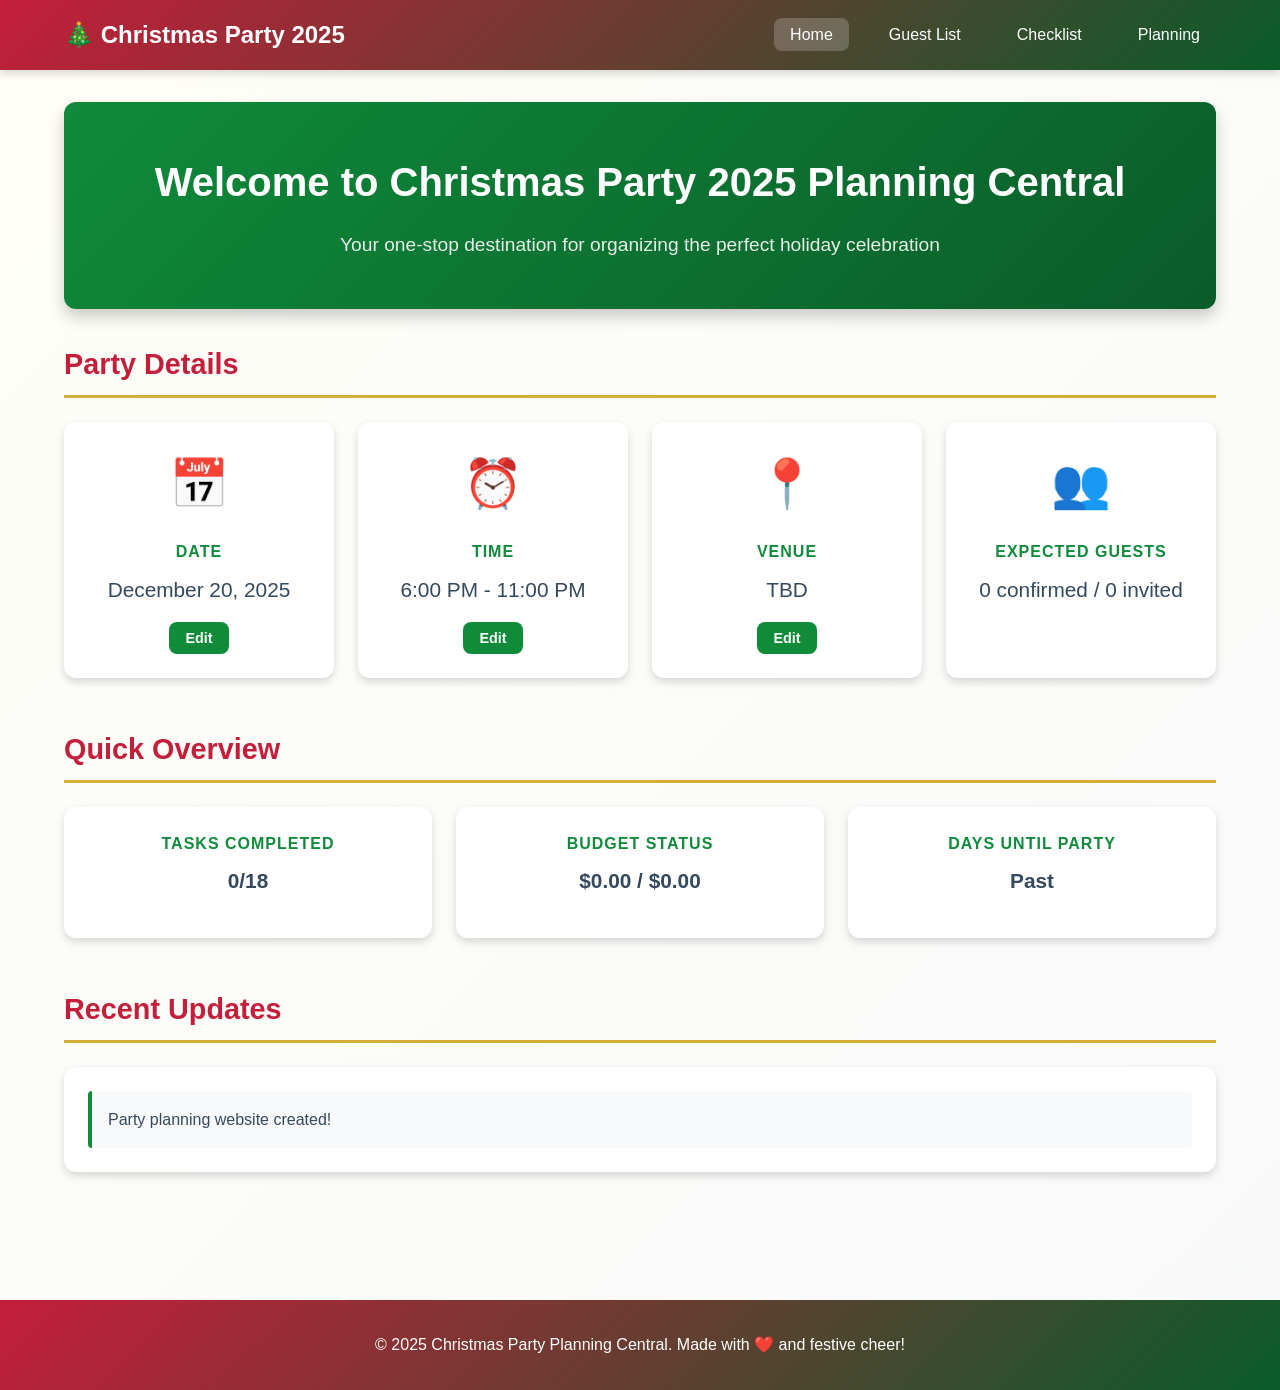
==== index.html @ b9016da6 "Add comprehensive Christmas Party 2025 planning website Created a full-featured party planning web a" ====
<!DOCTYPE html>
<html lang="en">
<head>
    <meta charset="UTF-8">
    <meta name="viewport" content="width=device-width, initial-scale=1.0">
    <title>Christmas Party 2025 - Planning Central</title>
    <link rel="stylesheet" href="style.css">
</head>
<body>
    <nav class="navbar">
        <div class="container">
            <h1 class="logo">🎄 Christmas Party 2025</h1>
            <ul class="nav-links">
                <li><a href="index.html" class="active">Home</a></li>
                <li><a href="guests.html">Guest List</a></li>
                <li><a href="checklist.html">Checklist</a></li>
                <li><a href="planning.html">Planning</a></li>
            </ul>
        </div>
    </nav>

    <main class="container">
        <section class="hero">
            <h2>Welcome to Christmas Party 2025 Planning Central</h2>
            <p class="subtitle">Your one-stop destination for organizing the perfect holiday celebration</p>
        </section>

        <section class="party-details">
            <h3>Party Details</h3>
            <div class="details-grid">
                <div class="detail-card">
                    <span class="icon">📅</span>
                    <h4>Date</h4>
                    <p id="party-date">December 20, 2025</p>
                    <button onclick="editDetail('date')" class="edit-btn">Edit</button>
                </div>
                <div class="detail-card">
                    <span class="icon">⏰</span>
                    <h4>Time</h4>
                    <p id="party-time">6:00 PM - 11:00 PM</p>
                    <button onclick="editDetail('time')" class="edit-btn">Edit</button>
                </div>
                <div class="detail-card">
                    <span class="icon">📍</span>
                    <h4>Venue</h4>
                    <p id="party-venue">TBD</p>
                    <button onclick="editDetail('venue')" class="edit-btn">Edit</button>
                </div>
                <div class="detail-card">
                    <span class="icon">👥</span>
                    <h4>Expected Guests</h4>
                    <p id="guest-count">0 confirmed</p>
                </div>
            </div>
        </section>

        <section class="quick-stats">
            <h3>Quick Overview</h3>
            <div class="stats-grid">
                <div class="stat-box">
                    <h4>Tasks Completed</h4>
                    <p class="stat-number" id="tasks-completed">0/0</p>
                </div>
                <div class="stat-box">
                    <h4>Budget Status</h4>
                    <p class="stat-number" id="budget-status">$0 / $0</p>
                </div>
                <div class="stat-box">
                    <h4>Days Until Party</h4>
                    <p class="stat-number" id="days-until">-</p>
                </div>
            </div>
        </section>

        <section class="recent-activity">
            <h3>Recent Updates</h3>
            <ul id="activity-list">
                <li>Party planning website created!</li>
            </ul>
        </section>
    </main>

    <footer>
        <p>&copy; 2025 Christmas Party Planning Central. Made with ❤️ and festive cheer!</p>
    </footer>

    <script src="app.js"></script>
</body>
</html>
---- style.css ----
/* CSS Reset and Base Styles */
* {
    margin: 0;
    padding: 0;
    box-sizing: border-box;
}

:root {
    /* Christmas Color Palette */
    --primary-red: #c41e3a;
    --primary-green: #0f8b3a;
    --gold: #d4af37;
    --white: #ffffff;
    --cream: #fffef7;
    --dark-green: #0a5c29;
    --light-red: #e74c3c;
    --gray: #7f8c8d;
    --light-gray: #ecf0f1;
    --dark-gray: #34495e;
    --success: #27ae60;
    --warning: #f39c12;
    --danger: #c0392b;

    /* Spacing */
    --spacing-xs: 0.5rem;
    --spacing-sm: 1rem;
    --spacing-md: 1.5rem;
    --spacing-lg: 2rem;
    --spacing-xl: 3rem;

    /* Border Radius */
    --radius-sm: 4px;
    --radius-md: 8px;
    --radius-lg: 12px;

    /* Shadows */
    --shadow-sm: 0 2px 4px rgba(0, 0, 0, 0.1);
    --shadow-md: 0 4px 8px rgba(0, 0, 0, 0.15);
    --shadow-lg: 0 8px 16px rgba(0, 0, 0, 0.2);
}

body {
    font-family: 'Segoe UI', Tahoma, Geneva, Verdana, sans-serif;
    background: linear-gradient(135deg, var(--cream) 0%, #f8f9fa 100%);
    color: var(--dark-gray);
    line-height: 1.6;
    min-height: 100vh;
}

/* Navigation */
.navbar {
    background: linear-gradient(135deg, var(--primary-red) 0%, var(--dark-green) 100%);
    color: var(--white);
    padding: var(--spacing-sm) 0;
    box-shadow: var(--shadow-md);
    position: sticky;
    top: 0;
    z-index: 100;
}

.navbar .container {
    display: flex;
    justify-content: space-between;
    align-items: center;
    max-width: 1200px;
    margin: 0 auto;
    padding: 0 var(--spacing-md);
}

.logo {
    font-size: 1.5rem;
    font-weight: bold;
    color: var(--white);
}

.nav-links {
    display: flex;
    list-style: none;
    gap: var(--spacing-md);
}

.nav-links a {
    color: var(--white);
    text-decoration: none;
    padding: var(--spacing-xs) var(--spacing-sm);
    border-radius: var(--radius-md);
    transition: all 0.3s ease;
}

.nav-links a:hover,
.nav-links a.active {
    background-color: rgba(255, 255, 255, 0.2);
    transform: translateY(-2px);
}

/* Container */
.container {
    max-width: 1200px;
    margin: 0 auto;
    padding: var(--spacing-lg) var(--spacing-md);
}

/* Hero Section */
.hero {
    text-align: center;
    padding: var(--spacing-xl) var(--spacing-md);
    background: linear-gradient(135deg, var(--primary-green) 0%, var(--dark-green) 100%);
    color: var(--white);
    border-radius: var(--radius-lg);
    margin-bottom: var(--spacing-lg);
    box-shadow: var(--shadow-lg);
}

.hero h2 {
    font-size: 2.5rem;
    margin-bottom: var(--spacing-sm);
}

.subtitle {
    font-size: 1.2rem;
    opacity: 0.9;
}

/* Cards and Sections */
section {
    margin-bottom: var(--spacing-xl);
}

section h3 {
    color: var(--primary-red);
    margin-bottom: var(--spacing-md);
    font-size: 1.8rem;
    border-bottom: 3px solid var(--gold);
    padding-bottom: var(--spacing-xs);
}

.details-grid,
.stats-grid {
    display: grid;
    grid-template-columns: repeat(auto-fit, minmax(250px, 1fr));
    gap: var(--spacing-md);
}

.detail-card,
.stat-box {
    background: var(--white);
    padding: var(--spacing-md);
    border-radius: var(--radius-lg);
    box-shadow: var(--shadow-md);
    text-align: center;
    transition: transform 0.3s ease, box-shadow 0.3s ease;
}

.detail-card:hover,
.stat-box:hover {
    transform: translateY(-5px);
    box-shadow: var(--shadow-lg);
}

.detail-card .icon {
    font-size: 3rem;
    display: block;
    margin-bottom: var(--spacing-sm);
}

.detail-card h4,
.stat-box h4 {
    color: var(--primary-green);
    margin-bottom: var(--spacing-xs);
    font-size: 1rem;
    text-transform: uppercase;
    letter-spacing: 1px;
}

.detail-card p,
.stat-box p {
    font-size: 1.3rem;
    color: var(--dark-gray);
    margin-bottom: var(--spacing-sm);
}

.stat-number {
    font-size: 2rem;
    font-weight: bold;
    color: var(--primary-red);
}

/* Buttons */
.btn-primary,
.btn-secondary,
.edit-btn,
.edit-btn-small {
    padding: var(--spacing-xs) var(--spacing-md);
    border: none;
    border-radius: var(--radius-md);
    cursor: pointer;
    font-size: 1rem;
    transition: all 0.3s ease;
    font-weight: 600;
}

.btn-primary {
    background: linear-gradient(135deg, var(--primary-red) 0%, var(--light-red) 100%);
    color: var(--white);
}

.btn-primary:hover {
    transform: translateY(-2px);
    box-shadow: var(--shadow-md);
}

.btn-secondary {
    background: var(--light-gray);
    color: var(--dark-gray);
}

.btn-secondary:hover {
    background: var(--gray);
    color: var(--white);
}

.edit-btn,
.edit-btn-small {
    background: var(--primary-green);
    color: var(--white);
    padding: var(--spacing-xs) var(--spacing-sm);
    font-size: 0.9rem;
}

.edit-btn:hover,
.edit-btn-small:hover {
    background: var(--dark-green);
}

.btn-full-width {
    width: 100%;
    margin-bottom: var(--spacing-md);
}

/* Page Header */
.page-header {
    display: flex;
    justify-content: space-between;
    align-items: center;
    margin-bottom: var(--spacing-lg);
}

.page-header h2 {
    color: var(--primary-red);
    font-size: 2.5rem;
}

/* Guest List Specific */
.guest-stats {
    display: flex;
    gap: var(--spacing-sm);
    margin-bottom: var(--spacing-lg);
    flex-wrap: wrap;
}

.stat-pill {
    background: var(--white);
    padding: var(--spacing-sm) var(--spacing-md);
    border-radius: var(--radius-lg);
    box-shadow: var(--shadow-sm);
    display: flex;
    gap: var(--spacing-xs);
    align-items: center;
}

.stat-pill .label {
    font-weight: 600;
    color: var(--gray);
}

.stat-pill .value {
    font-weight: bold;
    font-size: 1.2rem;
    color: var(--dark-gray);
}

.stat-pill.confirmed .value {
    color: var(--success);
}

.stat-pill.pending .value {
    color: var(--warning);
}

.stat-pill.declined .value {
    color: var(--danger);
}

/* Filter Bar */
.filter-bar {
    display: flex;
    gap: var(--spacing-md);
    margin-bottom: var(--spacing-md);
    flex-wrap: wrap;
}

.search-input,
.filter-select {
    padding: var(--spacing-sm);
    border: 2px solid var(--light-gray);
    border-radius: var(--radius-md);
    font-size: 1rem;
    transition: border-color 0.3s ease;
}

.search-input {
    flex: 1;
    min-width: 250px;
}

.search-input:focus,
.filter-select:focus {
    outline: none;
    border-color: var(--primary-green);
}

/* Tables */
.guest-table,
.expense-table {
    width: 100%;
    overflow-x: auto;
}

table {
    width: 100%;
    background: var(--white);
    border-radius: var(--radius-lg);
    overflow: hidden;
    box-shadow: var(--shadow-md);
    border-collapse: collapse;
}

thead {
    background: linear-gradient(135deg, var(--primary-green) 0%, var(--dark-green) 100%);
    color: var(--white);
}

th {
    padding: var(--spacing-md);
    text-align: left;
    font-weight: 600;
    text-transform: uppercase;
    font-size: 0.9rem;
    letter-spacing: 0.5px;
}

td {
    padding: var(--spacing-md);
    border-bottom: 1px solid var(--light-gray);
}

tbody tr:hover {
    background-color: #f8f9fa;
}

tbody tr:last-child td {
    border-bottom: none;
}

.no-data {
    text-align: center;
    color: var(--gray);
    font-style: italic;
}

/* RSVP Status Badges */
.rsvp-badge {
    padding: 0.3rem 0.8rem;
    border-radius: var(--radius-md);
    font-size: 0.85rem;
    font-weight: 600;
    text-transform: uppercase;
    display: inline-block;
}

.rsvp-confirmed {
    background-color: #d4edda;
    color: #155724;
}

.rsvp-pending {
    background-color: #fff3cd;
    color: #856404;
}

.rsvp-declined {
    background-color: #f8d7da;
    color: #721c24;
}

/* Action Buttons */
.action-btn {
    padding: 0.4rem 0.8rem;
    margin: 0 0.2rem;
    border: none;
    border-radius: var(--radius-sm);
    cursor: pointer;
    font-size: 0.85rem;
    transition: all 0.2s ease;
}

.action-btn.edit {
    background-color: var(--primary-green);
    color: var(--white);
}

.action-btn.delete {
    background-color: var(--danger);
    color: var(--white);
}

.action-btn:hover {
    opacity: 0.8;
    transform: scale(1.05);
}

/* Checklist */
.checklist-progress {
    background: var(--white);
    padding: var(--spacing-md);
    border-radius: var(--radius-lg);
    box-shadow: var(--shadow-md);
    margin-bottom: var(--spacing-lg);
}

.progress-bar {
    width: 100%;
    height: 30px;
    background-color: var(--light-gray);
    border-radius: var(--radius-lg);
    overflow: hidden;
    margin-bottom: var(--spacing-sm);
}

.progress-fill {
    height: 100%;
    background: linear-gradient(90deg, var(--primary-green) 0%, var(--success) 100%);
    transition: width 0.5s ease;
    display: flex;
    align-items: center;
    justify-content: center;
    color: var(--white);
    font-weight: bold;
}

.budget-fill {
    background: linear-gradient(90deg, var(--gold) 0%, var(--warning) 100%);
}

.progress-text {
    text-align: center;
    font-weight: 600;
    color: var(--dark-gray);
}

/* Checklist Categories */
.category-section {
    background: var(--white);
    padding: var(--spacing-md);
    border-radius: var(--radius-lg);
    box-shadow: var(--shadow-md);
    margin-bottom: var(--spacing-md);
}

.category-section h3 {
    color: var(--primary-green);
    border-bottom: 2px solid var(--gold);
    padding-bottom: var(--spacing-xs);
    margin-bottom: var(--spacing-md);
}

.task-list {
    list-style: none;
}

.task-item {
    display: flex;
    align-items: center;
    padding: var(--spacing-sm);
    margin-bottom: var(--spacing-xs);
    border-radius: var(--radius-md);
    transition: background-color 0.3s ease;
}

.task-item:hover {
    background-color: var(--light-gray);
}

.task-item input[type="checkbox"] {
    width: 20px;
    height: 20px;
    margin-right: var(--spacing-sm);
    cursor: pointer;
    accent-color: var(--primary-green);
}

.task-item label {
    flex: 1;
    cursor: pointer;
    user-select: none;
}

.task-item input[type="checkbox"]:checked + label {
    text-decoration: line-through;
    opacity: 0.6;
}

.delete-task {
    background: var(--danger);
    color: var(--white);
    border: none;
    width: 25px;
    height: 25px;
    border-radius: 50%;
    cursor: pointer;
    font-size: 1.2rem;
    line-height: 1;
    transition: all 0.2s ease;
}

.delete-task:hover {
    background: #a02820;
    transform: scale(1.1);
}

/* Planning Page */
.planning-grid {
    display: grid;
    grid-template-columns: 1fr 1fr;
    gap: var(--spacing-lg);
    margin-bottom: var(--spacing-lg);
}

.budget-section,
.timeline-section {
    background: var(--white);
    padding: var(--spacing-md);
    border-radius: var(--radius-lg);
    box-shadow: var(--shadow-md);
}

.budget-summary {
    margin-bottom: var(--spacing-md);
}

.budget-item {
    display: flex;
    justify-content: space-between;
    align-items: center;
    padding: var(--spacing-sm) 0;
    border-bottom: 1px solid var(--light-gray);
}

.budget-item:last-child {
    border-bottom: none;
}

.budget-item .label {
    font-weight: 600;
    color: var(--gray);
}

.budget-item .value {
    font-size: 1.3rem;
    font-weight: bold;
}

.budget-item .value.spent {
    color: var(--warning);
}

.budget-item .value.remaining {
    color: var(--success);
}

.budget-progress {
    margin-bottom: var(--spacing-md);
}

/* Timeline */
.timeline {
    position: relative;
    padding-left: var(--spacing-lg);
}

.timeline::before {
    content: '';
    position: absolute;
    left: 0;
    top: 0;
    bottom: 0;
    width: 3px;
    background: linear-gradient(180deg, var(--primary-green) 0%, var(--gold) 100%);
}

.timeline-item {
    position: relative;
    margin-bottom: var(--spacing-lg);
    padding-bottom: var(--spacing-md);
}

.timeline-item::before {
    content: '';
    position: absolute;
    left: calc(-1 * var(--spacing-lg) - 6px);
    top: 0;
    width: 15px;
    height: 15px;
    border-radius: 50%;
    background-color: var(--primary-green);
    border: 3px solid var(--white);
    box-shadow: 0 0 0 3px var(--primary-green);
}

.timeline-item.highlight::before {
    background-color: var(--gold);
    box-shadow: 0 0 0 3px var(--gold);
    width: 20px;
    height: 20px;
    left: calc(-1 * var(--spacing-lg) - 9px);
}

.timeline-date {
    font-weight: bold;
    color: var(--primary-red);
    margin-bottom: var(--spacing-xs);
}

.timeline-content h4 {
    color: var(--primary-green);
    margin-bottom: var(--spacing-xs);
}

.timeline-content ul {
    margin-left: var(--spacing-md);
    color: var(--dark-gray);
}

.timeline-content li {
    margin-bottom: 0.3rem;
}

/* Notes Section */
.notes-section {
    background: var(--white);
    padding: var(--spacing-md);
    border-radius: var(--radius-lg);
    box-shadow: var(--shadow-md);
}

#planning-notes {
    width: 100%;
    padding: var(--spacing-sm);
    border: 2px solid var(--light-gray);
    border-radius: var(--radius-md);
    font-family: inherit;
    font-size: 1rem;
    resize: vertical;
    margin-bottom: var(--spacing-sm);
}

#planning-notes:focus {
    outline: none;
    border-color: var(--primary-green);
}

/* Modal */
.modal {
    display: none;
    position: fixed;
    z-index: 1000;
    left: 0;
    top: 0;
    width: 100%;
    height: 100%;
    background-color: rgba(0, 0, 0, 0.6);
    backdrop-filter: blur(5px);
}

.modal.active {
    display: flex;
    align-items: center;
    justify-content: center;
}

.modal-content {
    background: var(--white);
    padding: var(--spacing-xl);
    border-radius: var(--radius-lg);
    box-shadow: var(--shadow-lg);
    max-width: 500px;
    width: 90%;
    max-height: 90vh;
    overflow-y: auto;
    position: relative;
    animation: slideIn 0.3s ease;
}

@keyframes slideIn {
    from {
        transform: translateY(-50px);
        opacity: 0;
    }
    to {
        transform: translateY(0);
        opacity: 1;
    }
}

.close {
    position: absolute;
    right: var(--spacing-md);
    top: var(--spacing-md);
    font-size: 2rem;
    font-weight: bold;
    color: var(--gray);
    cursor: pointer;
    transition: color 0.3s ease;
}

.close:hover {
    color: var(--danger);
}

.modal-content h3 {
    color: var(--primary-red);
    margin-bottom: var(--spacing-md);
    border-bottom: 2px solid var(--gold);
    padding-bottom: var(--spacing-sm);
}

/* Forms */
.form-group {
    margin-bottom: var(--spacing-md);
}

.form-group label {
    display: block;
    margin-bottom: var(--spacing-xs);
    font-weight: 600;
    color: var(--dark-gray);
}

.form-group input[type="text"],
.form-group input[type="email"],
.form-group input[type="tel"],
.form-group input[type="number"],
.form-group select,
.form-group textarea {
    width: 100%;
    padding: var(--spacing-sm);
    border: 2px solid var(--light-gray);
    border-radius: var(--radius-md);
    font-size: 1rem;
    font-family: inherit;
    transition: border-color 0.3s ease;
}

.form-group input:focus,
.form-group select:focus,
.form-group textarea:focus {
    outline: none;
    border-color: var(--primary-green);
}

.checkbox-group {
    display: flex;
    align-items: center;
}

.checkbox-group label {
    display: flex;
    align-items: center;
    cursor: pointer;
}

.checkbox-group input[type="checkbox"] {
    width: 20px;
    height: 20px;
    margin-right: var(--spacing-xs);
    accent-color: var(--primary-green);
    cursor: pointer;
}

.form-actions {
    display: flex;
    gap: var(--spacing-sm);
    margin-top: var(--spacing-lg);
}

.form-actions button {
    flex: 1;
}

/* Recent Activity */
.recent-activity ul {
    background: var(--white);
    padding: var(--spacing-md);
    border-radius: var(--radius-lg);
    box-shadow: var(--shadow-md);
    list-style: none;
}

.recent-activity li {
    padding: var(--spacing-sm);
    border-left: 4px solid var(--primary-green);
    margin-bottom: var(--spacing-sm);
    background-color: #f8f9fa;
    border-radius: var(--radius-sm);
}

.recent-activity li:last-child {
    margin-bottom: 0;
}

/* Footer */
footer {
    text-align: center;
    padding: var(--spacing-lg);
    background: linear-gradient(135deg, var(--primary-red) 0%, var(--dark-green) 100%);
    color: var(--white);
    margin-top: var(--spacing-xl);
}

/* Responsive Design */
@media (max-width: 768px) {
    .nav-links {
        gap: var(--spacing-sm);
    }

    .nav-links a {
        padding: var(--spacing-xs);
        font-size: 0.9rem;
    }

    .hero h2 {
        font-size: 1.8rem;
    }

    .subtitle {
        font-size: 1rem;
    }

    .page-header {
        flex-direction: column;
        align-items: flex-start;
        gap: var(--spacing-sm);
    }

    .planning-grid {
        grid-template-columns: 1fr;
    }

    .filter-bar {
        flex-direction: column;
    }

    .search-input {
        width: 100%;
    }

    table {
        font-size: 0.85rem;
    }

    th, td {
        padding: var(--spacing-xs);
    }

    .modal-content {
        width: 95%;
        padding: var(--spacing-md);
    }
}

@media (max-width: 480px) {
    .logo {
        font-size: 1.2rem;
    }

    .nav-links {
        flex-wrap: wrap;
        gap: 0.3rem;
    }

    .nav-links a {
        font-size: 0.8rem;
        padding: 0.3rem 0.5rem;
    }
}

/* Print Styles */
@media print {
    .navbar,
    footer,
    .btn-primary,
    .btn-secondary,
    .edit-btn,
    .delete-task,
    .action-btn {
        display: none;
    }

    .container {
        max-width: 100%;
    }

    .modal {
        display: none !important;
    }
}
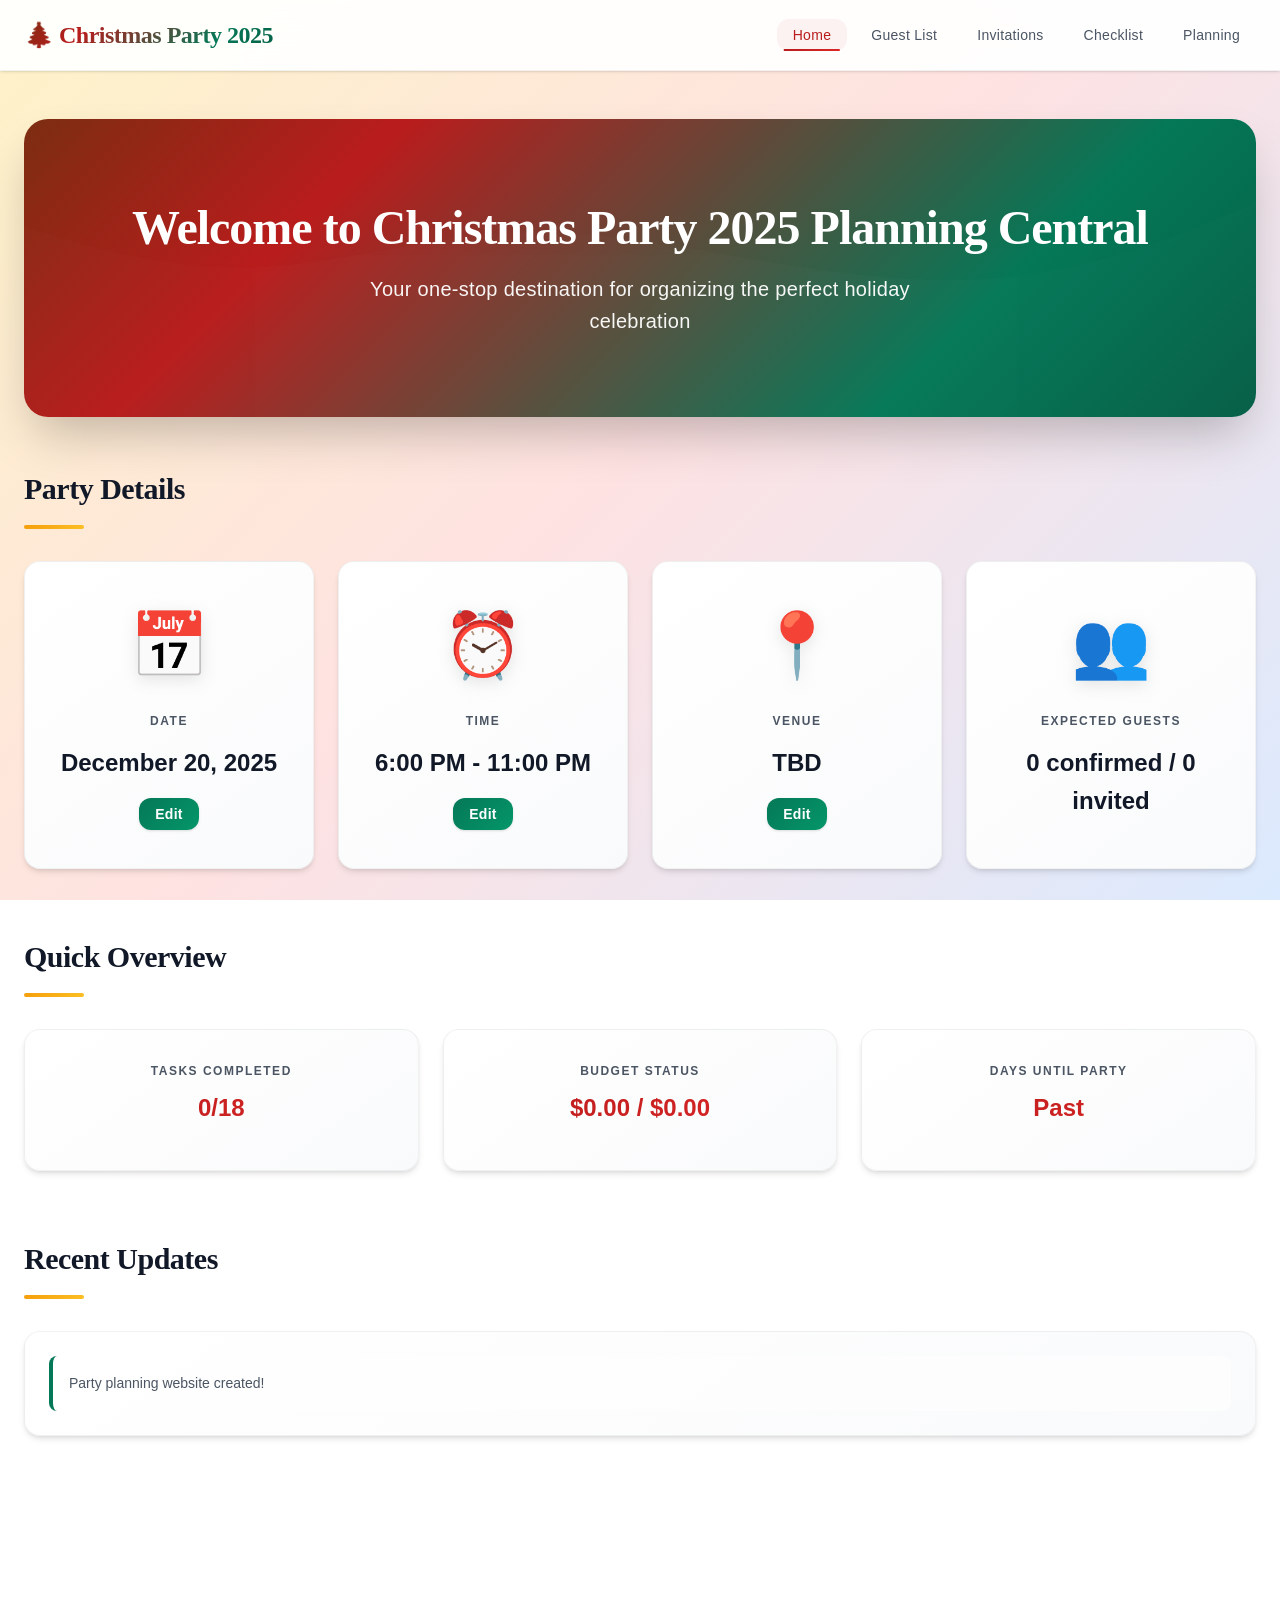
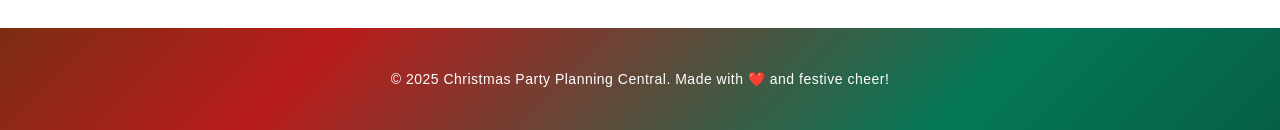
==== commit 89301428: "Add comprehensive digital invitation system (Paperless Post mimic) Built a complete Paperless Post-s" ====
--- a/index.html
+++ b/index.html
@@ -13,6 +13,7 @@
             <ul class="nav-links">
                 <li><a href="index.html" class="active">Home</a></li>
                 <li><a href="guests.html">Guest List</a></li>
+                <li><a href="invitations.html">Invitations</a></li>
                 <li><a href="checklist.html">Checklist</a></li>
                 <li><a href="planning.html">Planning</a></li>
             </ul>
--- a/style.css
+++ b/style.css
@@ -1,361 +1,671 @@
-/* CSS Reset and Base Styles */
+/* ============================================
+   CHRISTMAS PARTY 2025 - DESIGN SYSTEM
+   Following the 10 Principles of Design
+   ============================================ */
+
+/* CSS Reset */
 * {
     margin: 0;
     padding: 0;
     box-sizing: border-box;
 }
 
+/* ============================================
+   DESIGN SYSTEM VARIABLES
+   ============================================ */
 :root {
-    /* Christmas Color Palette */
-    --primary-red: #c41e3a;
-    --primary-green: #0f8b3a;
-    --gold: #d4af37;
-    --white: #ffffff;
-    --cream: #fffef7;
-    --dark-green: #0a5c29;
-    --light-red: #e74c3c;
-    --gray: #7f8c8d;
-    --light-gray: #ecf0f1;
-    --dark-gray: #34495e;
-    --success: #27ae60;
-    --warning: #f39c12;
-    --danger: #c0392b;
-
-    /* Spacing */
-    --spacing-xs: 0.5rem;
-    --spacing-sm: 1rem;
-    --spacing-md: 1.5rem;
-    --spacing-lg: 2rem;
-    --spacing-xl: 3rem;
-
-    /* Border Radius */
-    --radius-sm: 4px;
-    --radius-md: 8px;
-    --radius-lg: 12px;
-
-    /* Shadows */
-    --shadow-sm: 0 2px 4px rgba(0, 0, 0, 0.1);
-    --shadow-md: 0 4px 8px rgba(0, 0, 0, 0.15);
-    --shadow-lg: 0 8px 16px rgba(0, 0, 0, 0.2);
+    /* Enhanced Color Palette - Principle: Unity & Contrast */
+    --primary-red: #B91C1C;
+    --primary-green: #047857;
+    --accent-gold: #F59E0B;
+    --accent-silver: #E5E7EB;
+
+    /* Background Colors */
+    --bg-primary: #FFFFFF;
+    --bg-secondary: #F9FAFB;
+    --bg-tertiary: #F3F4F6;
+    --bg-dark: #1F2937;
+    --bg-gradient: linear-gradient(135deg, #FEF3C7 0%, #FEE2E2 50%, #DBEAFE 100%);
+
+    /* Text Colors - Principle: Contrast */
+    --text-primary: #111827;
+    --text-secondary: #4B5563;
+    --text-tertiary: #9CA3AF;
+    --text-inverse: #FFFFFF;
+
+    /* Semantic Colors */
+    --success: #10B981;
+    --warning: #F59E0B;
+    --danger: #EF4444;
+    --info: #3B82F6;
+
+    /* Gradients - Principle: Movement & Emphasis */
+    --gradient-primary: linear-gradient(135deg, #B91C1C 0%, #DC2626 100%);
+    --gradient-secondary: linear-gradient(135deg, #047857 0%, #059669 100%);
+    --gradient-accent: linear-gradient(135deg, #F59E0B 0%, #FBBF24 100%);
+    --gradient-hero: linear-gradient(135deg, #7C2D12 0%, #B91C1C 25%, #047857 75%, #065F46 100%);
+    --gradient-card: linear-gradient(145deg, #FFFFFF 0%, #F9FAFB 100%);
+
+    /* Spacing System - Principle: Rhythm & White Space */
+    --space-1: 0.25rem;   /* 4px */
+    --space-2: 0.5rem;    /* 8px */
+    --space-3: 0.75rem;   /* 12px */
+    --space-4: 1rem;      /* 16px */
+    --space-5: 1.25rem;   /* 20px */
+    --space-6: 1.5rem;    /* 24px */
+    --space-8: 2rem;      /* 32px */
+    --space-10: 2.5rem;   /* 40px */
+    --space-12: 3rem;     /* 48px */
+    --space-16: 4rem;     /* 64px */
+    --space-20: 5rem;     /* 80px */
+
+    /* Typography - Principle: Proportion & Hierarchy */
+    --font-primary: -apple-system, BlinkMacSystemFont, 'Segoe UI', 'Roboto', 'Oxygen', 'Ubuntu', 'Cantarell', sans-serif;
+    --font-heading: 'Georgia', 'Times New Roman', serif;
+    --font-mono: 'SF Mono', Monaco, 'Cascadia Code', monospace;
+
+    --text-xs: 0.75rem;     /* 12px */
+    --text-sm: 0.875rem;    /* 14px */
+    --text-base: 1rem;      /* 16px */
+    --text-lg: 1.125rem;    /* 18px */
+    --text-xl: 1.25rem;     /* 20px */
+    --text-2xl: 1.5rem;     /* 24px */
+    --text-3xl: 1.875rem;   /* 30px */
+    --text-4xl: 2.25rem;    /* 36px */
+    --text-5xl: 3rem;       /* 48px */
+    --text-6xl: 3.75rem;    /* 60px */
+
+    --font-light: 300;
+    --font-normal: 400;
+    --font-medium: 500;
+    --font-semibold: 600;
+    --font-bold: 700;
+    --font-black: 900;
+
+    /* Border Radius - Principle: Pattern */
+    --radius-sm: 0.375rem;  /* 6px */
+    --radius-md: 0.5rem;    /* 8px */
+    --radius-lg: 0.75rem;   /* 12px */
+    --radius-xl: 1rem;      /* 16px */
+    --radius-2xl: 1.5rem;   /* 24px */
+    --radius-full: 9999px;
+
+    /* Shadows - Principle: Balance & Depth */
+    --shadow-xs: 0 1px 2px 0 rgba(0, 0, 0, 0.05);
+    --shadow-sm: 0 1px 3px 0 rgba(0, 0, 0, 0.1), 0 1px 2px -1px rgba(0, 0, 0, 0.1);
+    --shadow-md: 0 4px 6px -1px rgba(0, 0, 0, 0.1), 0 2px 4px -2px rgba(0, 0, 0, 0.1);
+    --shadow-lg: 0 10px 15px -3px rgba(0, 0, 0, 0.1), 0 4px 6px -4px rgba(0, 0, 0, 0.1);
+    --shadow-xl: 0 20px 25px -5px rgba(0, 0, 0, 0.1), 0 8px 10px -6px rgba(0, 0, 0, 0.1);
+    --shadow-2xl: 0 25px 50px -12px rgba(0, 0, 0, 0.25);
+    --shadow-inner: inset 0 2px 4px 0 rgba(0, 0, 0, 0.05);
+
+    /* Christmas Specific */
+    --snow-white: #FFFAFA;
+    --winter-blue: #E0F2FE;
+    --pine-green: #064E3B;
+    --berry-red: #991B1B;
+    --golden-star: #FBBF24;
+
+    /* Transitions */
+    --transition-fast: 150ms cubic-bezier(0.4, 0, 0.2, 1);
+    --transition-base: 250ms cubic-bezier(0.4, 0, 0.2, 1);
+    --transition-slow: 350ms cubic-bezier(0.4, 0, 0.2, 1);
+    --transition-bounce: 500ms cubic-bezier(0.68, -0.55, 0.265, 1.55);
+}
+
+/* ============================================
+   BASE STYLES
+   ============================================ */
+html {
+    font-size: 16px;
+    scroll-behavior: smooth;
 }
 
 body {
-    font-family: 'Segoe UI', Tahoma, Geneva, Verdana, sans-serif;
-    background: linear-gradient(135deg, var(--cream) 0%, #f8f9fa 100%);
-    color: var(--dark-gray);
+    font-family: var(--font-primary);
+    background: var(--bg-gradient);
+    background-attachment: fixed;
+    color: var(--text-primary);
     line-height: 1.6;
     min-height: 100vh;
-}
-
-/* Navigation */
+    -webkit-font-smoothing: antialiased;
+    -moz-osx-font-smoothing: grayscale;
+}
+
+/* ============================================
+   NAVIGATION - Principle: Balance & Emphasis
+   ============================================ */
 .navbar {
-    background: linear-gradient(135deg, var(--primary-red) 0%, var(--dark-green) 100%);
-    color: var(--white);
-    padding: var(--spacing-sm) 0;
-    box-shadow: var(--shadow-md);
+    background: rgba(255, 255, 255, 0.95);
+    backdrop-filter: blur(20px) saturate(180%);
+    -webkit-backdrop-filter: blur(20px) saturate(180%);
+    border-bottom: 1px solid rgba(0, 0, 0, 0.05);
+    box-shadow: var(--shadow-sm);
     position: sticky;
     top: 0;
-    z-index: 100;
+    z-index: 1000;
+    transition: all var(--transition-base);
+}
+
+.navbar:hover {
+    box-shadow: var(--shadow-md);
 }
 
 .navbar .container {
     display: flex;
     justify-content: space-between;
     align-items: center;
-    max-width: 1200px;
+    max-width: 1280px;
     margin: 0 auto;
-    padding: 0 var(--spacing-md);
+    padding: var(--space-4) var(--space-6);
 }
 
 .logo {
-    font-size: 1.5rem;
-    font-weight: bold;
-    color: var(--white);
+    font-family: var(--font-heading);
+    font-size: var(--text-2xl);
+    font-weight: var(--font-bold);
+    background: var(--gradient-hero);
+    -webkit-background-clip: text;
+    -webkit-text-fill-color: transparent;
+    background-clip: text;
+    letter-spacing: -0.5px;
+    transition: transform var(--transition-base);
+}
+
+.logo:hover {
+    transform: scale(1.05);
 }
 
 .nav-links {
     display: flex;
     list-style: none;
-    gap: var(--spacing-md);
+    gap: var(--space-2);
 }
 
 .nav-links a {
-    color: var(--white);
+    position: relative;
+    color: var(--text-secondary);
     text-decoration: none;
-    padding: var(--spacing-xs) var(--spacing-sm);
-    border-radius: var(--radius-md);
-    transition: all 0.3s ease;
+    padding: var(--space-2) var(--space-4);
+    border-radius: var(--radius-lg);
+    font-weight: var(--font-medium);
+    font-size: var(--text-sm);
+    letter-spacing: 0.3px;
+    transition: all var(--transition-base);
+    overflow: hidden;
+}
+
+.nav-links a::before {
+    content: '';
+    position: absolute;
+    bottom: 0;
+    left: 50%;
+    width: 0;
+    height: 2px;
+    background: var(--gradient-primary);
+    transform: translateX(-50%);
+    transition: width var(--transition-base);
+}
+
+.nav-links a:hover::before,
+.nav-links a.active::before {
+    width: 80%;
 }
 
 .nav-links a:hover,
 .nav-links a.active {
-    background-color: rgba(255, 255, 255, 0.2);
+    color: var(--primary-red);
+    background: rgba(185, 28, 28, 0.05);
     transform: translateY(-2px);
 }
 
-/* Container */
+/* ============================================
+   CONTAINER - Principle: White Space
+   ============================================ */
 .container {
-    max-width: 1200px;
+    max-width: 1280px;
     margin: 0 auto;
-    padding: var(--spacing-lg) var(--spacing-md);
-}
-
-/* Hero Section */
+    padding: var(--space-12) var(--space-6);
+}
+
+/* ============================================
+   HERO SECTION - Principle: Emphasis & Movement
+   ============================================ */
 .hero {
+    position: relative;
     text-align: center;
-    padding: var(--spacing-xl) var(--spacing-md);
-    background: linear-gradient(135deg, var(--primary-green) 0%, var(--dark-green) 100%);
-    color: var(--white);
-    border-radius: var(--radius-lg);
-    margin-bottom: var(--spacing-lg);
-    box-shadow: var(--shadow-lg);
+    padding: var(--space-20) var(--space-8);
+    background: var(--gradient-hero);
+    color: var(--text-inverse);
+    border-radius: var(--radius-2xl);
+    margin-bottom: var(--space-12);
+    box-shadow: var(--shadow-2xl);
+    overflow: hidden;
+    isolation: isolate;
+}
+
+.hero::before {
+    content: '';
+    position: absolute;
+    inset: 0;
+    background: url('data:image/svg+xml,<svg xmlns="http://www.w3.org/2000/svg" viewBox="0 0 1440 320"><path fill="rgba(255,255,255,0.05)" d="M0,96L48,112C96,128,192,160,288,160C384,160,480,128,576,122.7C672,117,768,139,864,154.7C960,171,1056,181,1152,165.3C1248,149,1344,107,1392,85.3L1440,64L1440,320L1392,320C1344,320,1248,320,1152,320C1056,320,960,320,864,320C768,320,672,320,576,320C480,320,384,320,288,320C192,320,96,320,48,320L0,320Z"></path></svg>') no-repeat bottom;
+    background-size: cover;
+    opacity: 0.3;
+    z-index: -1;
 }
 
 .hero h2 {
-    font-size: 2.5rem;
-    margin-bottom: var(--spacing-sm);
+    font-family: var(--font-heading);
+    font-size: var(--text-5xl);
+    font-weight: var(--font-black);
+    margin-bottom: var(--space-4);
+    letter-spacing: -1px;
+    line-height: 1.2;
+    animation: fadeInUp 0.8s ease-out;
 }
 
 .subtitle {
-    font-size: 1.2rem;
-    opacity: 0.9;
-}
-
-/* Cards and Sections */
+    font-size: var(--text-xl);
+    font-weight: var(--font-light);
+    opacity: 0.95;
+    max-width: 600px;
+    margin: 0 auto;
+    letter-spacing: 0.3px;
+    animation: fadeInUp 0.8s ease-out 0.2s backwards;
+}
+
+@keyframes fadeInUp {
+    from {
+        opacity: 0;
+        transform: translateY(30px);
+    }
+    to {
+        opacity: 1;
+        transform: translateY(0);
+    }
+}
+
+/* ============================================
+   SECTIONS - Principle: Hierarchy & Rhythm
+   ============================================ */
 section {
-    margin-bottom: var(--spacing-xl);
+    margin-bottom: var(--space-16);
 }
 
 section h3 {
-    color: var(--primary-red);
-    margin-bottom: var(--spacing-md);
-    font-size: 1.8rem;
-    border-bottom: 3px solid var(--gold);
-    padding-bottom: var(--spacing-xs);
-}
-
+    font-family: var(--font-heading);
+    font-size: var(--text-3xl);
+    font-weight: var(--font-bold);
+    color: var(--text-primary);
+    margin-bottom: var(--space-8);
+    position: relative;
+    padding-bottom: var(--space-4);
+    letter-spacing: -0.5px;
+}
+
+section h3::after {
+    content: '';
+    position: absolute;
+    bottom: 0;
+    left: 0;
+    width: 60px;
+    height: 4px;
+    background: var(--gradient-accent);
+    border-radius: var(--radius-full);
+}
+
+/* ============================================
+   CARDS - Principle: Pattern & Balance
+   ============================================ */
 .details-grid,
 .stats-grid {
     display: grid;
-    grid-template-columns: repeat(auto-fit, minmax(250px, 1fr));
-    gap: var(--spacing-md);
+    grid-template-columns: repeat(auto-fit, minmax(280px, 1fr));
+    gap: var(--space-6);
 }
 
 .detail-card,
 .stat-box {
-    background: var(--white);
-    padding: var(--spacing-md);
-    border-radius: var(--radius-lg);
+    position: relative;
+    background: var(--gradient-card);
+    padding: var(--space-8);
+    border-radius: var(--radius-xl);
+    border: 1px solid rgba(0, 0, 0, 0.05);
     box-shadow: var(--shadow-md);
     text-align: center;
-    transition: transform 0.3s ease, box-shadow 0.3s ease;
+    transition: all var(--transition-slow);
+    overflow: hidden;
+}
+
+.detail-card::before,
+.stat-box::before {
+    content: '';
+    position: absolute;
+    top: 0;
+    left: 0;
+    right: 0;
+    height: 4px;
+    background: var(--gradient-primary);
+    transform: scaleX(0);
+    transform-origin: left;
+    transition: transform var(--transition-slow);
+}
+
+.detail-card:hover::before,
+.stat-box:hover::before {
+    transform: scaleX(1);
 }
 
 .detail-card:hover,
 .stat-box:hover {
-    transform: translateY(-5px);
-    box-shadow: var(--shadow-lg);
+    transform: translateY(-8px) scale(1.02);
+    box-shadow: var(--shadow-xl);
+    border-color: rgba(185, 28, 28, 0.2);
 }
 
 .detail-card .icon {
-    font-size: 3rem;
+    font-size: 4rem;
     display: block;
-    margin-bottom: var(--spacing-sm);
+    margin-bottom: var(--space-4);
+    filter: drop-shadow(0 4px 8px rgba(0, 0, 0, 0.1));
+    animation: float 3s ease-in-out infinite;
+}
+
+@keyframes float {
+    0%, 100% {
+        transform: translateY(0);
+    }
+    50% {
+        transform: translateY(-10px);
+    }
 }
 
 .detail-card h4,
 .stat-box h4 {
-    color: var(--primary-green);
-    margin-bottom: var(--spacing-xs);
-    font-size: 1rem;
+    color: var(--text-secondary);
+    margin-bottom: var(--space-3);
+    font-size: var(--text-xs);
     text-transform: uppercase;
-    letter-spacing: 1px;
+    letter-spacing: 1.5px;
+    font-weight: var(--font-semibold);
 }
 
 .detail-card p,
 .stat-box p {
-    font-size: 1.3rem;
-    color: var(--dark-gray);
-    margin-bottom: var(--spacing-sm);
+    font-size: var(--text-2xl);
+    font-weight: var(--font-semibold);
+    color: var(--text-primary);
+    margin-bottom: var(--space-4);
 }
 
 .stat-number {
-    font-size: 2rem;
-    font-weight: bold;
-    color: var(--primary-red);
-}
-
-/* Buttons */
+    font-size: var(--text-4xl);
+    font-weight: var(--font-bold);
+    background: var(--gradient-primary);
+    -webkit-background-clip: text;
+    -webkit-text-fill-color: transparent;
+    background-clip: text;
+    line-height: 1.2;
+}
+
+/* ============================================
+   BUTTONS - Principle: Contrast & Emphasis
+   ============================================ */
 .btn-primary,
 .btn-secondary,
 .edit-btn,
 .edit-btn-small {
-    padding: var(--spacing-xs) var(--spacing-md);
+    position: relative;
+    padding: var(--space-3) var(--space-6);
     border: none;
-    border-radius: var(--radius-md);
+    border-radius: var(--radius-lg);
     cursor: pointer;
-    font-size: 1rem;
-    transition: all 0.3s ease;
-    font-weight: 600;
+    font-size: var(--text-base);
+    font-weight: var(--font-semibold);
+    letter-spacing: 0.3px;
+    transition: all var(--transition-base);
+    overflow: hidden;
+    isolation: isolate;
 }
 
 .btn-primary {
-    background: linear-gradient(135deg, var(--primary-red) 0%, var(--light-red) 100%);
-    color: var(--white);
+    background: var(--gradient-primary);
+    color: var(--text-inverse);
+    box-shadow: var(--shadow-md);
+}
+
+.btn-primary::before {
+    content: '';
+    position: absolute;
+    inset: 0;
+    background: linear-gradient(135deg, rgba(255,255,255,0.2) 0%, transparent 100%);
+    opacity: 0;
+    transition: opacity var(--transition-base);
 }
 
 .btn-primary:hover {
     transform: translateY(-2px);
+    box-shadow: var(--shadow-xl);
+}
+
+.btn-primary:hover::before {
+    opacity: 1;
+}
+
+.btn-primary:active {
+    transform: translateY(0);
     box-shadow: var(--shadow-md);
 }
 
 .btn-secondary {
-    background: var(--light-gray);
-    color: var(--dark-gray);
+    background: var(--bg-primary);
+    color: var(--text-primary);
+    border: 2px solid var(--accent-silver);
+    box-shadow: var(--shadow-sm);
 }
 
 .btn-secondary:hover {
-    background: var(--gray);
-    color: var(--white);
+    border-color: var(--text-secondary);
+    background: var(--bg-secondary);
+    transform: translateY(-2px);
+    box-shadow: var(--shadow-md);
 }
 
 .edit-btn,
 .edit-btn-small {
-    background: var(--primary-green);
-    color: var(--white);
-    padding: var(--spacing-xs) var(--spacing-sm);
-    font-size: 0.9rem;
+    background: var(--gradient-secondary);
+    color: var(--text-inverse);
+    padding: var(--space-2) var(--space-4);
+    font-size: var(--text-sm);
+    box-shadow: var(--shadow-sm);
 }
 
 .edit-btn:hover,
 .edit-btn-small:hover {
-    background: var(--dark-green);
+    transform: scale(1.05);
+    box-shadow: var(--shadow-md);
 }
 
 .btn-full-width {
     width: 100%;
-    margin-bottom: var(--spacing-md);
-}
-
-/* Page Header */
+    margin-bottom: var(--space-4);
+}
+
+/* ============================================
+   PAGE HEADER - Principle: Balance
+   ============================================ */
 .page-header {
     display: flex;
     justify-content: space-between;
     align-items: center;
-    margin-bottom: var(--spacing-lg);
+    margin-bottom: var(--space-10);
+    padding-bottom: var(--space-6);
+    border-bottom: 2px solid rgba(0, 0, 0, 0.05);
 }
 
 .page-header h2 {
-    color: var(--primary-red);
-    font-size: 2.5rem;
-}
-
-/* Guest List Specific */
+    font-family: var(--font-heading);
+    font-size: var(--text-4xl);
+    font-weight: var(--font-bold);
+    background: var(--gradient-primary);
+    -webkit-background-clip: text;
+    -webkit-text-fill-color: transparent;
+    background-clip: text;
+    letter-spacing: -1px;
+}
+
+/* ============================================
+   GUEST LIST - Principle: Variety
+   ============================================ */
 .guest-stats {
     display: flex;
-    gap: var(--spacing-sm);
-    margin-bottom: var(--spacing-lg);
+    gap: var(--space-4);
+    margin-bottom: var(--space-8);
     flex-wrap: wrap;
 }
 
 .stat-pill {
-    background: var(--white);
-    padding: var(--spacing-sm) var(--spacing-md);
-    border-radius: var(--radius-lg);
+    background: var(--bg-primary);
+    padding: var(--space-4) var(--space-6);
+    border-radius: var(--radius-full);
     box-shadow: var(--shadow-sm);
-    display: flex;
-    gap: var(--spacing-xs);
+    border: 1px solid rgba(0, 0, 0, 0.05);
+    display: flex;
+    gap: var(--space-3);
     align-items: center;
+    transition: all var(--transition-base);
+}
+
+.stat-pill:hover {
+    transform: translateY(-2px);
+    box-shadow: var(--shadow-md);
 }
 
 .stat-pill .label {
-    font-weight: 600;
-    color: var(--gray);
+    font-weight: var(--font-medium);
+    color: var(--text-secondary);
+    font-size: var(--text-sm);
 }
 
 .stat-pill .value {
-    font-weight: bold;
-    font-size: 1.2rem;
-    color: var(--dark-gray);
+    font-weight: var(--font-bold);
+    font-size: var(--text-xl);
+    color: var(--text-primary);
+}
+
+.stat-pill.confirmed {
+    background: linear-gradient(135deg, #D1FAE5 0%, #A7F3D0 100%);
+    border-color: var(--success);
 }
 
 .stat-pill.confirmed .value {
     color: var(--success);
 }
 
+.stat-pill.pending {
+    background: linear-gradient(135deg, #FEF3C7 0%, #FDE68A 100%);
+    border-color: var(--warning);
+}
+
 .stat-pill.pending .value {
     color: var(--warning);
 }
 
+.stat-pill.declined {
+    background: linear-gradient(135deg, #FEE2E2 0%, #FECACA 100%);
+    border-color: var(--danger);
+}
+
 .stat-pill.declined .value {
     color: var(--danger);
 }
 
-/* Filter Bar */
+/* ============================================
+   FILTER BAR - Principle: Unity
+   ============================================ */
 .filter-bar {
     display: flex;
-    gap: var(--spacing-md);
-    margin-bottom: var(--spacing-md);
+    gap: var(--space-4);
+    margin-bottom: var(--space-6);
     flex-wrap: wrap;
 }
 
 .search-input,
 .filter-select {
-    padding: var(--spacing-sm);
-    border: 2px solid var(--light-gray);
-    border-radius: var(--radius-md);
-    font-size: 1rem;
-    transition: border-color 0.3s ease;
+    padding: var(--space-3) var(--space-4);
+    border: 2px solid var(--accent-silver);
+    border-radius: var(--radius-lg);
+    font-size: var(--text-base);
+    font-family: var(--font-primary);
+    background: var(--bg-primary);
+    color: var(--text-primary);
+    transition: all var(--transition-base);
 }
 
 .search-input {
     flex: 1;
-    min-width: 250px;
+    min-width: 280px;
 }
 
 .search-input:focus,
 .filter-select:focus {
     outline: none;
     border-color: var(--primary-green);
-}
-
-/* Tables */
+    box-shadow: 0 0 0 3px rgba(4, 120, 87, 0.1);
+    transform: translateY(-1px);
+}
+
+.search-input::placeholder {
+    color: var(--text-tertiary);
+}
+
+/* ============================================
+   TABLES - Principle: Pattern & Contrast
+   ============================================ */
 .guest-table,
 .expense-table {
     width: 100%;
     overflow-x: auto;
+    border-radius: var(--radius-xl);
 }
 
 table {
     width: 100%;
-    background: var(--white);
-    border-radius: var(--radius-lg);
+    background: var(--bg-primary);
+    border-radius: var(--radius-xl);
     overflow: hidden;
-    box-shadow: var(--shadow-md);
-    border-collapse: collapse;
+    box-shadow: var(--shadow-lg);
+    border-collapse: separate;
+    border-spacing: 0;
 }
 
 thead {
-    background: linear-gradient(135deg, var(--primary-green) 0%, var(--dark-green) 100%);
-    color: var(--white);
+    background: var(--gradient-secondary);
+    color: var(--text-inverse);
 }
 
 th {
-    padding: var(--spacing-md);
+    padding: var(--space-5) var(--space-4);
     text-align: left;
-    font-weight: 600;
+    font-weight: var(--font-semibold);
     text-transform: uppercase;
-    font-size: 0.9rem;
-    letter-spacing: 0.5px;
+    font-size: var(--text-xs);
+    letter-spacing: 1px;
 }
 
 td {
-    padding: var(--spacing-md);
-    border-bottom: 1px solid var(--light-gray);
+    padding: var(--space-5) var(--space-4);
+    border-bottom: 1px solid rgba(0, 0, 0, 0.05);
+    font-size: var(--text-sm);
+}
+
+tbody tr {
+    transition: all var(--transition-base);
 }
 
 tbody tr:hover {
-    background-color: #f8f9fa;
+    background: linear-gradient(90deg, rgba(185, 28, 28, 0.03) 0%, transparent 100%);
+    transform: scale(1.01);
 }
 
 tbody tr:last-child td {
@@ -364,114 +674,190 @@
 
 .no-data {
     text-align: center;
-    color: var(--gray);
+    color: var(--text-tertiary);
     font-style: italic;
-}
-
-/* RSVP Status Badges */
+    padding: var(--space-12) !important;
+}
+
+/* ============================================
+   RSVP BADGES - Principle: Emphasis
+   ============================================ */
 .rsvp-badge {
-    padding: 0.3rem 0.8rem;
+    padding: var(--space-2) var(--space-4);
+    border-radius: var(--radius-full);
+    font-size: var(--text-xs);
+    font-weight: var(--font-semibold);
+    text-transform: uppercase;
+    letter-spacing: 0.5px;
+    display: inline-flex;
+    align-items: center;
+    gap: var(--space-2);
+}
+
+.rsvp-badge::before {
+    content: '';
+    width: 6px;
+    height: 6px;
+    border-radius: 50%;
+    display: inline-block;
+}
+
+.rsvp-confirmed {
+    background: #D1FAE5;
+    color: #065F46;
+}
+
+.rsvp-confirmed::before {
+    background: #10B981;
+    box-shadow: 0 0 4px #10B981;
+}
+
+.rsvp-pending {
+    background: #FEF3C7;
+    color: #92400E;
+}
+
+.rsvp-pending::before {
+    background: #F59E0B;
+    box-shadow: 0 0 4px #F59E0B;
+}
+
+.rsvp-declined {
+    background: #FEE2E2;
+    color: #991B1B;
+}
+
+.rsvp-declined::before {
+    background: #EF4444;
+    box-shadow: 0 0 4px #EF4444;
+}
+
+/* ============================================
+   ACTION BUTTONS - Principle: Variety
+   ============================================ */
+.action-btn {
+    padding: var(--space-2) var(--space-4);
+    margin: 0 var(--space-1);
+    border: none;
     border-radius: var(--radius-md);
-    font-size: 0.85rem;
-    font-weight: 600;
+    cursor: pointer;
+    font-size: var(--text-xs);
+    font-weight: var(--font-medium);
     text-transform: uppercase;
-    display: inline-block;
-}
-
-.rsvp-confirmed {
-    background-color: #d4edda;
-    color: #155724;
-}
-
-.rsvp-pending {
-    background-color: #fff3cd;
-    color: #856404;
-}
-
-.rsvp-declined {
-    background-color: #f8d7da;
-    color: #721c24;
-}
-
-/* Action Buttons */
-.action-btn {
-    padding: 0.4rem 0.8rem;
-    margin: 0 0.2rem;
-    border: none;
-    border-radius: var(--radius-sm);
-    cursor: pointer;
-    font-size: 0.85rem;
-    transition: all 0.2s ease;
+    letter-spacing: 0.5px;
+    transition: all var(--transition-base);
 }
 
 .action-btn.edit {
-    background-color: var(--primary-green);
-    color: var(--white);
+    background: var(--gradient-secondary);
+    color: var(--text-inverse);
 }
 
 .action-btn.delete {
-    background-color: var(--danger);
-    color: var(--white);
+    background: var(--gradient-primary);
+    color: var(--text-inverse);
 }
 
 .action-btn:hover {
-    opacity: 0.8;
-    transform: scale(1.05);
-}
-
-/* Checklist */
+    transform: translateY(-2px) scale(1.05);
+    box-shadow: var(--shadow-md);
+}
+
+.action-btn:active {
+    transform: translateY(0) scale(0.98);
+}
+
+/* ============================================
+   CHECKLIST - Principle: Rhythm & Movement
+   ============================================ */
 .checklist-progress {
-    background: var(--white);
-    padding: var(--spacing-md);
-    border-radius: var(--radius-lg);
-    box-shadow: var(--shadow-md);
-    margin-bottom: var(--spacing-lg);
+    background: var(--gradient-card);
+    padding: var(--space-8);
+    border-radius: var(--radius-xl);
+    box-shadow: var(--shadow-lg);
+    border: 1px solid rgba(0, 0, 0, 0.05);
+    margin-bottom: var(--space-10);
 }
 
 .progress-bar {
+    position: relative;
     width: 100%;
-    height: 30px;
-    background-color: var(--light-gray);
-    border-radius: var(--radius-lg);
+    height: 40px;
+    background: rgba(0, 0, 0, 0.05);
+    border-radius: var(--radius-full);
     overflow: hidden;
-    margin-bottom: var(--spacing-sm);
+    margin-bottom: var(--space-4);
+    box-shadow: var(--shadow-inner);
 }
 
 .progress-fill {
     height: 100%;
-    background: linear-gradient(90deg, var(--primary-green) 0%, var(--success) 100%);
-    transition: width 0.5s ease;
+    background: var(--gradient-secondary);
+    transition: width var(--transition-slow);
     display: flex;
     align-items: center;
     justify-content: center;
-    color: var(--white);
-    font-weight: bold;
+    color: var(--text-inverse);
+    font-weight: var(--font-bold);
+    font-size: var(--text-sm);
+    letter-spacing: 0.5px;
+    position: relative;
+    overflow: hidden;
+}
+
+.progress-fill::before {
+    content: '';
+    position: absolute;
+    inset: 0;
+    background: linear-gradient(90deg, transparent 0%, rgba(255,255,255,0.3) 50%, transparent 100%);
+    animation: shimmer 2s infinite;
+}
+
+@keyframes shimmer {
+    0% {
+        transform: translateX(-100%);
+    }
+    100% {
+        transform: translateX(100%);
+    }
 }
 
 .budget-fill {
-    background: linear-gradient(90deg, var(--gold) 0%, var(--warning) 100%);
+    background: var(--gradient-accent);
 }
 
 .progress-text {
     text-align: center;
-    font-weight: 600;
-    color: var(--dark-gray);
-}
-
-/* Checklist Categories */
+    font-weight: var(--font-semibold);
+    color: var(--text-secondary);
+    font-size: var(--text-lg);
+}
+
+/* ============================================
+   CATEGORY SECTIONS - Principle: Pattern
+   ============================================ */
 .category-section {
-    background: var(--white);
-    padding: var(--spacing-md);
-    border-radius: var(--radius-lg);
+    background: var(--gradient-card);
+    padding: var(--space-8);
+    border-radius: var(--radius-xl);
     box-shadow: var(--shadow-md);
-    margin-bottom: var(--spacing-md);
+    border: 1px solid rgba(0, 0, 0, 0.05);
+    margin-bottom: var(--space-6);
+    transition: all var(--transition-base);
+}
+
+.category-section:hover {
+    box-shadow: var(--shadow-lg);
+    transform: translateX(4px);
 }
 
 .category-section h3 {
-    color: var(--primary-green);
-    border-bottom: 2px solid var(--gold);
-    padding-bottom: var(--spacing-xs);
-    margin-bottom: var(--spacing-md);
+    color: var(--text-primary);
+    font-size: var(--text-xl);
+    font-weight: var(--font-bold);
+    padding-bottom: var(--space-4);
+    margin-bottom: var(--space-6);
+    border-bottom: 2px solid var(--accent-gold);
 }
 
 .task-list {
@@ -481,79 +867,93 @@
 .task-item {
     display: flex;
     align-items: center;
-    padding: var(--spacing-sm);
-    margin-bottom: var(--spacing-xs);
-    border-radius: var(--radius-md);
-    transition: background-color 0.3s ease;
+    padding: var(--space-4);
+    margin-bottom: var(--space-2);
+    border-radius: var(--radius-lg);
+    transition: all var(--transition-base);
+    background: transparent;
 }
 
 .task-item:hover {
-    background-color: var(--light-gray);
+    background: rgba(185, 28, 28, 0.05);
+    transform: translateX(8px);
 }
 
 .task-item input[type="checkbox"] {
-    width: 20px;
-    height: 20px;
-    margin-right: var(--spacing-sm);
+    width: 24px;
+    height: 24px;
+    margin-right: var(--space-4);
     cursor: pointer;
     accent-color: var(--primary-green);
+    border-radius: var(--radius-sm);
 }
 
 .task-item label {
     flex: 1;
     cursor: pointer;
     user-select: none;
+    font-size: var(--text-base);
+    color: var(--text-primary);
+    transition: all var(--transition-base);
 }
 
 .task-item input[type="checkbox"]:checked + label {
     text-decoration: line-through;
-    opacity: 0.6;
+    opacity: 0.5;
+    color: var(--text-tertiary);
 }
 
 .delete-task {
-    background: var(--danger);
-    color: var(--white);
+    background: var(--gradient-primary);
+    color: var(--text-inverse);
     border: none;
-    width: 25px;
-    height: 25px;
+    width: 32px;
+    height: 32px;
     border-radius: 50%;
     cursor: pointer;
-    font-size: 1.2rem;
+    font-size: var(--text-xl);
     line-height: 1;
-    transition: all 0.2s ease;
+    display: flex;
+    align-items: center;
+    justify-content: center;
+    transition: all var(--transition-bounce);
+    box-shadow: var(--shadow-sm);
 }
 
 .delete-task:hover {
-    background: #a02820;
-    transform: scale(1.1);
-}
-
-/* Planning Page */
+    transform: rotate(90deg) scale(1.1);
+    box-shadow: var(--shadow-md);
+}
+
+/* ============================================
+   PLANNING PAGE - Principle: Balance
+   ============================================ */
 .planning-grid {
     display: grid;
-    grid-template-columns: 1fr 1fr;
-    gap: var(--spacing-lg);
-    margin-bottom: var(--spacing-lg);
+    grid-template-columns: 1fr 1.2fr;
+    gap: var(--space-8);
+    margin-bottom: var(--space-12);
 }
 
 .budget-section,
 .timeline-section {
-    background: var(--white);
-    padding: var(--spacing-md);
-    border-radius: var(--radius-lg);
-    box-shadow: var(--shadow-md);
+    background: var(--gradient-card);
+    padding: var(--space-8);
+    border-radius: var(--radius-2xl);
+    box-shadow: var(--shadow-lg);
+    border: 1px solid rgba(0, 0, 0, 0.05);
 }
 
 .budget-summary {
-    margin-bottom: var(--spacing-md);
+    margin-bottom: var(--space-6);
 }
 
 .budget-item {
     display: flex;
     justify-content: space-between;
     align-items: center;
-    padding: var(--spacing-sm) 0;
-    border-bottom: 1px solid var(--light-gray);
+    padding: var(--space-4) 0;
+    border-bottom: 1px solid rgba(0, 0, 0, 0.05);
 }
 
 .budget-item:last-child {
@@ -561,13 +961,17 @@
 }
 
 .budget-item .label {
-    font-weight: 600;
-    color: var(--gray);
+    font-weight: var(--font-medium);
+    color: var(--text-secondary);
+    font-size: var(--text-base);
 }
 
 .budget-item .value {
-    font-size: 1.3rem;
-    font-weight: bold;
+    font-size: var(--text-2xl);
+    font-weight: var(--font-bold);
+    display: flex;
+    align-items: center;
+    gap: var(--space-2);
 }
 
 .budget-item .value.spent {
@@ -579,13 +983,15 @@
 }
 
 .budget-progress {
-    margin-bottom: var(--spacing-md);
-}
-
-/* Timeline */
+    margin-bottom: var(--space-6);
+}
+
+/* ============================================
+   TIMELINE - Principle: Movement & Rhythm
+   ============================================ */
 .timeline {
     position: relative;
-    padding-left: var(--spacing-lg);
+    padding-left: var(--space-10);
 }
 
 .timeline::before {
@@ -594,156 +1000,241 @@
     left: 0;
     top: 0;
     bottom: 0;
-    width: 3px;
-    background: linear-gradient(180deg, var(--primary-green) 0%, var(--gold) 100%);
+    width: 4px;
+    background: linear-gradient(180deg, var(--primary-green) 0%, var(--accent-gold) 50%, var(--primary-red) 100%);
+    border-radius: var(--radius-full);
 }
 
 .timeline-item {
     position: relative;
-    margin-bottom: var(--spacing-lg);
-    padding-bottom: var(--spacing-md);
+    margin-bottom: var(--space-10);
+    padding-bottom: var(--space-6);
+    animation: slideInRight 0.6s ease-out backwards;
+}
+
+.timeline-item:nth-child(1) { animation-delay: 0.1s; }
+.timeline-item:nth-child(2) { animation-delay: 0.2s; }
+.timeline-item:nth-child(3) { animation-delay: 0.3s; }
+.timeline-item:nth-child(4) { animation-delay: 0.4s; }
+.timeline-item:nth-child(5) { animation-delay: 0.5s; }
+.timeline-item:nth-child(6) { animation-delay: 0.6s; }
+.timeline-item:nth-child(7) { animation-delay: 0.7s; }
+
+@keyframes slideInRight {
+    from {
+        opacity: 0;
+        transform: translateX(-20px);
+    }
+    to {
+        opacity: 1;
+        transform: translateX(0);
+    }
 }
 
 .timeline-item::before {
     content: '';
     position: absolute;
-    left: calc(-1 * var(--spacing-lg) - 6px);
+    left: calc(-1 * var(--space-10) - 8px);
     top: 0;
-    width: 15px;
-    height: 15px;
-    border-radius: 50%;
-    background-color: var(--primary-green);
-    border: 3px solid var(--white);
-    box-shadow: 0 0 0 3px var(--primary-green);
-}
-
-.timeline-item.highlight::before {
-    background-color: var(--gold);
-    box-shadow: 0 0 0 3px var(--gold);
     width: 20px;
     height: 20px;
-    left: calc(-1 * var(--spacing-lg) - 9px);
+    border-radius: 50%;
+    background: var(--primary-green);
+    border: 4px solid var(--bg-primary);
+    box-shadow: 0 0 0 4px var(--primary-green), var(--shadow-md);
+    transition: all var(--transition-base);
+}
+
+.timeline-item:hover::before {
+    transform: scale(1.3);
+    box-shadow: 0 0 0 6px var(--primary-green), var(--shadow-lg);
+}
+
+.timeline-item.highlight::before {
+    background: var(--accent-gold);
+    box-shadow: 0 0 0 4px var(--accent-gold), var(--shadow-md);
+    width: 28px;
+    height: 28px;
+    left: calc(-1 * var(--space-10) - 12px);
+    animation: pulse 2s ease-in-out infinite;
+}
+
+@keyframes pulse {
+    0%, 100% {
+        box-shadow: 0 0 0 4px var(--accent-gold), var(--shadow-md);
+    }
+    50% {
+        box-shadow: 0 0 0 8px var(--accent-gold), var(--shadow-xl);
+    }
 }
 
 .timeline-date {
-    font-weight: bold;
+    font-weight: var(--font-bold);
     color: var(--primary-red);
-    margin-bottom: var(--spacing-xs);
+    font-size: var(--text-sm);
+    text-transform: uppercase;
+    letter-spacing: 1px;
+    margin-bottom: var(--space-2);
+}
+
+.timeline-content {
+    background: rgba(255, 255, 255, 0.5);
+    padding: var(--space-4);
+    border-radius: var(--radius-lg);
+    border-left: 3px solid var(--primary-green);
 }
 
 .timeline-content h4 {
-    color: var(--primary-green);
-    margin-bottom: var(--spacing-xs);
+    color: var(--text-primary);
+    font-size: var(--text-lg);
+    font-weight: var(--font-semibold);
+    margin-bottom: var(--space-3);
 }
 
 .timeline-content ul {
-    margin-left: var(--spacing-md);
-    color: var(--dark-gray);
+    margin-left: var(--space-6);
+    color: var(--text-secondary);
 }
 
 .timeline-content li {
-    margin-bottom: 0.3rem;
-}
-
-/* Notes Section */
+    margin-bottom: var(--space-2);
+    line-height: 1.6;
+}
+
+/* ============================================
+   NOTES SECTION
+   ============================================ */
 .notes-section {
-    background: var(--white);
-    padding: var(--spacing-md);
-    border-radius: var(--radius-lg);
-    box-shadow: var(--shadow-md);
+    background: var(--gradient-card);
+    padding: var(--space-8);
+    border-radius: var(--radius-2xl);
+    box-shadow: var(--shadow-lg);
+    border: 1px solid rgba(0, 0, 0, 0.05);
 }
 
 #planning-notes {
     width: 100%;
-    padding: var(--spacing-sm);
-    border: 2px solid var(--light-gray);
-    border-radius: var(--radius-md);
-    font-family: inherit;
-    font-size: 1rem;
+    padding: var(--space-4);
+    border: 2px solid var(--accent-silver);
+    border-radius: var(--radius-lg);
+    font-family: var(--font-primary);
+    font-size: var(--text-base);
+    line-height: 1.6;
     resize: vertical;
-    margin-bottom: var(--spacing-sm);
+    margin-bottom: var(--space-4);
+    background: var(--bg-primary);
+    transition: all var(--transition-base);
 }
 
 #planning-notes:focus {
     outline: none;
     border-color: var(--primary-green);
-}
-
-/* Modal */
+    box-shadow: 0 0 0 3px rgba(4, 120, 87, 0.1);
+}
+
+/* ============================================
+   MODALS - Principle: Emphasis
+   ============================================ */
 .modal {
     display: none;
     position: fixed;
-    z-index: 1000;
-    left: 0;
-    top: 0;
-    width: 100%;
-    height: 100%;
-    background-color: rgba(0, 0, 0, 0.6);
-    backdrop-filter: blur(5px);
+    z-index: 2000;
+    inset: 0;
+    background: rgba(0, 0, 0, 0.6);
+    backdrop-filter: blur(10px) saturate(150%);
+    -webkit-backdrop-filter: blur(10px) saturate(150%);
 }
 
 .modal.active {
     display: flex;
     align-items: center;
     justify-content: center;
+    animation: fadeIn 0.3s ease-out;
+}
+
+@keyframes fadeIn {
+    from {
+        opacity: 0;
+    }
+    to {
+        opacity: 1;
+    }
 }
 
 .modal-content {
-    background: var(--white);
-    padding: var(--spacing-xl);
-    border-radius: var(--radius-lg);
-    box-shadow: var(--shadow-lg);
-    max-width: 500px;
+    background: var(--bg-primary);
+    padding: var(--space-10);
+    border-radius: var(--radius-2xl);
+    box-shadow: var(--shadow-2xl);
+    max-width: 540px;
     width: 90%;
     max-height: 90vh;
     overflow-y: auto;
     position: relative;
-    animation: slideIn 0.3s ease;
-}
-
-@keyframes slideIn {
+    border: 1px solid rgba(0, 0, 0, 0.1);
+    animation: slideInUp 0.4s cubic-bezier(0.68, -0.55, 0.265, 1.55);
+}
+
+@keyframes slideInUp {
     from {
-        transform: translateY(-50px);
+        transform: translateY(100px) scale(0.9);
         opacity: 0;
     }
     to {
-        transform: translateY(0);
+        transform: translateY(0) scale(1);
         opacity: 1;
     }
 }
 
 .close {
     position: absolute;
-    right: var(--spacing-md);
-    top: var(--spacing-md);
-    font-size: 2rem;
-    font-weight: bold;
-    color: var(--gray);
+    right: var(--space-6);
+    top: var(--space-6);
+    width: 40px;
+    height: 40px;
+    border-radius: 50%;
+    background: rgba(0, 0, 0, 0.05);
+    display: flex;
+    align-items: center;
+    justify-content: center;
+    font-size: var(--text-3xl);
+    font-weight: var(--font-light);
+    color: var(--text-secondary);
     cursor: pointer;
-    transition: color 0.3s ease;
+    transition: all var(--transition-base);
+    line-height: 1;
 }
 
 .close:hover {
-    color: var(--danger);
+    background: var(--danger);
+    color: var(--text-inverse);
+    transform: rotate(90deg) scale(1.1);
 }
 
 .modal-content h3 {
-    color: var(--primary-red);
-    margin-bottom: var(--spacing-md);
-    border-bottom: 2px solid var(--gold);
-    padding-bottom: var(--spacing-sm);
-}
-
-/* Forms */
+    font-family: var(--font-heading);
+    font-size: var(--text-2xl);
+    font-weight: var(--font-bold);
+    color: var(--text-primary);
+    margin-bottom: var(--space-6);
+    padding-bottom: var(--space-4);
+    border-bottom: 3px solid var(--accent-gold);
+}
+
+/* ============================================
+   FORMS - Principle: Unity & Hierarchy
+   ============================================ */
 .form-group {
-    margin-bottom: var(--spacing-md);
+    margin-bottom: var(--space-6);
 }
 
 .form-group label {
     display: block;
-    margin-bottom: var(--spacing-xs);
-    font-weight: 600;
-    color: var(--dark-gray);
+    margin-bottom: var(--space-2);
+    font-weight: var(--font-semibold);
+    color: var(--text-primary);
+    font-size: var(--text-sm);
+    letter-spacing: 0.3px;
 }
 
 .form-group input[type="text"],
@@ -753,12 +1244,14 @@
 .form-group select,
 .form-group textarea {
     width: 100%;
-    padding: var(--spacing-sm);
-    border: 2px solid var(--light-gray);
-    border-radius: var(--radius-md);
-    font-size: 1rem;
-    font-family: inherit;
-    transition: border-color 0.3s ease;
+    padding: var(--space-4);
+    border: 2px solid var(--accent-silver);
+    border-radius: var(--radius-lg);
+    font-size: var(--text-base);
+    font-family: var(--font-primary);
+    background: var(--bg-primary);
+    color: var(--text-primary);
+    transition: all var(--transition-base);
 }
 
 .form-group input:focus,
@@ -766,6 +1259,8 @@
 .form-group textarea:focus {
     outline: none;
     border-color: var(--primary-green);
+    box-shadow: 0 0 0 3px rgba(4, 120, 87, 0.1);
+    transform: translateY(-1px);
 }
 
 .checkbox-group {
@@ -780,80 +1275,126 @@
 }
 
 .checkbox-group input[type="checkbox"] {
-    width: 20px;
-    height: 20px;
-    margin-right: var(--spacing-xs);
+    width: 24px;
+    height: 24px;
+    margin-right: var(--space-3);
     accent-color: var(--primary-green);
     cursor: pointer;
 }
 
 .form-actions {
     display: flex;
-    gap: var(--spacing-sm);
-    margin-top: var(--spacing-lg);
+    gap: var(--space-4);
+    margin-top: var(--space-8);
 }
 
 .form-actions button {
     flex: 1;
 }
 
-/* Recent Activity */
+/* ============================================
+   RECENT ACTIVITY - Principle: Pattern
+   ============================================ */
 .recent-activity ul {
-    background: var(--white);
-    padding: var(--spacing-md);
-    border-radius: var(--radius-lg);
+    background: var(--gradient-card);
+    padding: var(--space-6);
+    border-radius: var(--radius-xl);
     box-shadow: var(--shadow-md);
+    border: 1px solid rgba(0, 0, 0, 0.05);
     list-style: none;
 }
 
 .recent-activity li {
-    padding: var(--spacing-sm);
+    padding: var(--space-4);
     border-left: 4px solid var(--primary-green);
-    margin-bottom: var(--spacing-sm);
-    background-color: #f8f9fa;
-    border-radius: var(--radius-sm);
+    margin-bottom: var(--space-3);
+    background: rgba(255, 255, 255, 0.6);
+    border-radius: var(--radius-md);
+    font-size: var(--text-sm);
+    color: var(--text-secondary);
+    transition: all var(--transition-base);
+    animation: slideInLeft 0.5s ease-out backwards;
+}
+
+.recent-activity li:nth-child(1) { animation-delay: 0.1s; }
+.recent-activity li:nth-child(2) { animation-delay: 0.2s; }
+.recent-activity li:nth-child(3) { animation-delay: 0.3s; }
+
+@keyframes slideInLeft {
+    from {
+        opacity: 0;
+        transform: translateX(-20px);
+    }
+    to {
+        opacity: 1;
+        transform: translateX(0);
+    }
+}
+
+.recent-activity li:hover {
+    background: var(--bg-primary);
+    border-left-width: 6px;
+    transform: translateX(4px);
 }
 
 .recent-activity li:last-child {
     margin-bottom: 0;
 }
 
-/* Footer */
+/* ============================================
+   FOOTER
+   ============================================ */
 footer {
     text-align: center;
-    padding: var(--spacing-lg);
-    background: linear-gradient(135deg, var(--primary-red) 0%, var(--dark-green) 100%);
-    color: var(--white);
-    margin-top: var(--spacing-xl);
-}
-
-/* Responsive Design */
+    padding: var(--space-10);
+    background: var(--gradient-hero);
+    color: var(--text-inverse);
+    margin-top: var(--space-20);
+    font-size: var(--text-sm);
+    letter-spacing: 0.5px;
+}
+
+/* ============================================
+   RESPONSIVE DESIGN
+   ============================================ */
+@media (max-width: 1024px) {
+    .planning-grid {
+        grid-template-columns: 1fr;
+    }
+}
+
 @media (max-width: 768px) {
+    :root {
+        --text-5xl: 2.25rem;
+        --text-4xl: 1.875rem;
+        --text-3xl: 1.5rem;
+    }
+
+    .navbar .container {
+        padding: var(--space-3) var(--space-4);
+    }
+
     .nav-links {
-        gap: var(--spacing-sm);
+        gap: var(--space-2);
     }
 
     .nav-links a {
-        padding: var(--spacing-xs);
-        font-size: 0.9rem;
-    }
-
-    .hero h2 {
-        font-size: 1.8rem;
-    }
-
-    .subtitle {
-        font-size: 1rem;
+        padding: var(--space-2) var(--space-3);
+        font-size: var(--text-xs);
+    }
+
+    .hero {
+        padding: var(--space-12) var(--space-6);
+    }
+
+    .container {
+        padding: var(--space-8) var(--space-4);
     }
 
     .page-header {
         flex-direction: column;
         align-items: flex-start;
-        gap: var(--spacing-sm);
-    }
-
-    .planning-grid {
-        grid-template-columns: 1fr;
+        gap: var(--space-4);
     }
 
     .filter-bar {
@@ -862,39 +1403,46 @@
 
     .search-input {
         width: 100%;
+        min-width: 0;
     }
 
     table {
-        font-size: 0.85rem;
+        font-size: var(--text-xs);
     }
 
     th, td {
-        padding: var(--spacing-xs);
+        padding: var(--space-3);
     }
 
     .modal-content {
         width: 95%;
-        padding: var(--spacing-md);
+        padding: var(--space-6);
+    }
+
+    .details-grid,
+    .stats-grid {
+        grid-template-columns: 1fr;
     }
 }
 
 @media (max-width: 480px) {
     .logo {
-        font-size: 1.2rem;
+        font-size: var(--text-lg);
     }
 
     .nav-links {
         flex-wrap: wrap;
-        gap: 0.3rem;
-    }
-
-    .nav-links a {
-        font-size: 0.8rem;
-        padding: 0.3rem 0.5rem;
-    }
-}
-
-/* Print Styles */
+        gap: var(--space-1);
+    }
+
+    .stat-pill {
+        flex: 1 1 100%;
+    }
+}
+
+/* ============================================
+   PRINT STYLES
+   ============================================ */
 @media print {
     .navbar,
     footer,
@@ -902,15 +1450,469 @@
     .btn-secondary,
     .edit-btn,
     .delete-task,
-    .action-btn {
-        display: none;
+    .action-btn,
+    .modal {
+        display: none !important;
+    }
+
+    body {
+        background: white;
     }
 
     .container {
         max-width: 100%;
     }
-
-    .modal {
-        display: none !important;
-    }
-}
+}
+
+/* ============================================
+   ACCESSIBILITY
+   ============================================ */
+@media (prefers-reduced-motion: reduce) {
+    *,
+    *::before,
+    *::after {
+        animation-duration: 0.01ms !important;
+        animation-iteration-count: 1 !important;
+        transition-duration: 0.01ms !important;
+    }
+}
+
+/* Focus visible for keyboard navigation */
+:focus-visible {
+    outline: 3px solid var(--primary-green);
+    outline-offset: 2px;
+}
+
+/* ============================================
+   INVITATION STYLES
+   ============================================ */
+
+/* Invitation Stats */
+.invitation-stats {
+    display: grid;
+    grid-template-columns: repeat(auto-fit, minmax(200px, 1fr));
+    gap: var(--space-6);
+    margin-bottom: var(--space-12);
+}
+
+.stat-card {
+    display: flex;
+    align-items: center;
+    gap: var(--space-4);
+    background: var(--gradient-card);
+    padding: var(--space-6);
+    border-radius: var(--radius-xl);
+    box-shadow: var(--shadow-md);
+    border: 1px solid rgba(0, 0, 0, 0.05);
+    transition: all var(--transition-base);
+}
+
+.stat-card:hover {
+    transform: translateY(-4px);
+    box-shadow: var(--shadow-lg);
+}
+
+.stat-icon {
+    font-size: var(--text-4xl);
+    filter: drop-shadow(0 2px 4px rgba(0, 0, 0, 0.1));
+}
+
+.stat-info h4 {
+    font-size: var(--text-sm);
+    color: var(--text-secondary);
+    margin-bottom: var(--space-1);
+    text-transform: uppercase;
+    letter-spacing: 0.5px;
+    font-weight: var(--font-semibold);
+}
+
+.stat-value {
+    font-size: var(--text-3xl);
+    font-weight: var(--font-bold);
+    color: var(--text-primary);
+}
+
+.stat-value.success {
+    color: var(--success);
+}
+
+.stat-value.warning {
+    color: var(--warning);
+}
+
+.stat-value.danger {
+    color: var(--danger);
+}
+
+/* Current Invitation Display */
+.current-invitation {
+    margin-bottom: var(--space-12);
+}
+
+.invitation-display {
+    display: grid;
+    grid-template-columns: 2fr 1fr;
+    gap: var(--space-8);
+    background: var(--gradient-card);
+    padding: var(--space-8);
+    border-radius: var(--radius-2xl);
+    box-shadow: var(--shadow-lg);
+    border: 1px solid rgba(0, 0, 0, 0.05);
+}
+
+.invitation-preview {
+    display: flex;
+    align-items: center;
+    justify-content: center;
+}
+
+.invitation-card-mini {
+    width: 100%;
+    max-width: 400px;
+    padding: var(--space-10);
+    border-radius: var(--radius-2xl);
+    text-align: center;
+    color: var(--text-inverse);
+    box-shadow: var(--shadow-xl);
+}
+
+.invitation-icon-mini {
+    font-size: 4rem;
+    margin-bottom: var(--space-4);
+    animation: float 3s ease-in-out infinite;
+}
+
+.invitation-card-mini h3 {
+    font-family: var(--font-heading);
+    font-size: var(--text-2xl);
+    margin-bottom: var(--space-6);
+    border-bottom: none;
+}
+
+.invitation-detail {
+    margin: var(--space-3) 0;
+    font-size: var(--text-base);
+}
+
+.invitation-actions {
+    display: flex;
+    flex-direction: column;
+    gap: var(--space-3);
+    justify-content: center;
+}
+
+/* Template Gallery */
+.template-gallery {
+    margin-bottom: var(--space-12);
+}
+
+.templates-grid {
+    display: grid;
+    grid-template-columns: repeat(auto-fit, minmax(250px, 1fr));
+    gap: var(--space-6);
+}
+
+.template-card {
+    background: var(--gradient-card);
+    border-radius: var(--radius-xl);
+    padding: var(--space-6);
+    box-shadow: var(--shadow-md);
+    border: 1px solid rgba(0, 0, 0, 0.05);
+    cursor: pointer;
+    transition: all var(--transition-base);
+}
+
+.template-card:hover {
+    transform: translateY(-8px) scale(1.02);
+    box-shadow: var(--shadow-xl);
+}
+
+.template-preview {
+    padding: var(--space-10);
+    border-radius: var(--radius-lg);
+    text-align: center;
+    margin-bottom: var(--space-4);
+    color: var(--text-inverse);
+    min-height: 200px;
+    display: flex;
+    flex-direction: column;
+    align-items: center;
+    justify-content: center;
+}
+
+.template-preview h4 {
+    font-size: 4rem;
+    margin-bottom: var(--space-4);
+    border: none;
+}
+
+.template-preview p {
+    font-family: var(--font-heading);
+    font-size: var(--text-xl);
+    font-weight: var(--font-bold);
+    margin-bottom: var(--space-2);
+}
+
+.template-preview small {
+    opacity: 0.8;
+}
+
+.elegant-template {
+    background: linear-gradient(135deg, #7C2D12 0%, #991B1B 50%, #065F46 100%);
+}
+
+.festive-template {
+    background: linear-gradient(135deg, #DC2626 0%, #F59E0B 50%, #10B981 100%);
+}
+
+.modern-template {
+    background: linear-gradient(135deg, #F3F4F6 0%, #E5E7EB 100%);
+    color: var(--text-primary);
+    border: 3px solid var(--primary-red);
+}
+
+.winter-template {
+    background: linear-gradient(135deg, #DBEAFE 0%, #E0F2FE 50%, #F0F9FF 100%);
+    color: var(--text-primary);
+}
+
+/* Guest Invitation Status */
+.guest-invitation-status {
+    margin-bottom: var(--space-12);
+}
+
+/* Send Invitation Modal */
+.modal-large {
+    max-width: 900px;
+}
+
+.send-options {
+    display: flex;
+    flex-direction: column;
+    gap: var(--space-8);
+}
+
+.guest-selection h4,
+.delivery-method h4,
+.send-preview h4 {
+    font-size: var(--text-lg);
+    font-weight: var(--font-semibold);
+    margin-bottom: var(--space-4);
+    color: var(--text-primary);
+}
+
+.select-all-option {
+    margin-bottom: var(--space-4);
+    padding: var(--space-4);
+    background: var(--bg-secondary);
+    border-radius: var(--radius-lg);
+}
+
+.select-all-option label {
+    display: flex;
+    align-items: center;
+    gap: var(--space-3);
+    cursor: pointer;
+    font-weight: var(--font-semibold);
+}
+
+.guest-checklist {
+    max-height: 300px;
+    overflow-y: auto;
+    border: 2px solid var(--accent-silver);
+    border-radius: var(--radius-lg);
+    padding: var(--space-4);
+}
+
+.guest-checkbox-item {
+    display: flex;
+    align-items: center;
+    gap: var(--space-3);
+    padding: var(--space-3);
+    margin-bottom: var(--space-2);
+    border-radius: var(--radius-md);
+    cursor: pointer;
+    transition: all var(--transition-base);
+}
+
+.guest-checkbox-item:hover {
+    background: var(--bg-secondary);
+}
+
+.guest-checkbox-item input[type="checkbox"] {
+    width: 20px;
+    height: 20px;
+    accent-color: var(--primary-green);
+}
+
+.guest-info {
+    flex: 1;
+}
+
+.guest-info strong {
+    display: block;
+    margin-bottom: var(--space-1);
+}
+
+.guest-info small {
+    color: var(--text-secondary);
+    font-size: var(--text-xs);
+}
+
+/* Delivery Method */
+.method-options {
+    display: grid;
+    grid-template-columns: repeat(auto-fit, minmax(180px, 1fr));
+    gap: var(--space-4);
+}
+
+.method-option {
+    cursor: pointer;
+}
+
+.method-option input[type="radio"] {
+    position: absolute;
+    opacity: 0;
+}
+
+.method-card {
+    padding: var(--space-6);
+    border: 2px solid var(--accent-silver);
+    border-radius: var(--radius-lg);
+    text-align: center;
+    transition: all var(--transition-base);
+    background: var(--bg-primary);
+}
+
+.method-option input[type="radio"]:checked + .method-card {
+    border-color: var(--primary-green);
+    background: linear-gradient(135deg, #D1FAE5 0%, #A7F3D0 100%);
+    transform: scale(1.05);
+    box-shadow: var(--shadow-md);
+}
+
+.method-icon {
+    font-size: var(--text-4xl);
+    display: block;
+    margin-bottom: var(--space-3);
+}
+
+.method-card strong {
+    display: block;
+    margin-bottom: var(--space-2);
+    font-size: var(--text-base);
+}
+
+.method-card small {
+    color: var(--text-secondary);
+    font-size: var(--text-xs);
+}
+
+/* Preview Tabs */
+.preview-tabs {
+    display: flex;
+    gap: var(--space-2);
+    margin-bottom: var(--space-4);
+}
+
+.preview-tab {
+    flex: 1;
+    padding: var(--space-3) var(--space-6);
+    border: none;
+    background: var(--bg-secondary);
+    color: var(--text-secondary);
+    border-radius: var(--radius-lg);
+    font-size: var(--text-sm);
+    font-weight: var(--font-semibold);
+    cursor: pointer;
+    transition: all var(--transition-base);
+}
+
+.preview-tab.active {
+    background: var(--gradient-primary);
+    color: var(--text-inverse);
+    box-shadow: var(--shadow-md);
+}
+
+.preview-tab:hover:not(.active) {
+    background: var(--accent-silver);
+}
+
+/* Email/SMS Preview */
+.preview-content {
+    min-height: 300px;
+}
+
+.email-mockup {
+    background: var(--bg-primary);
+    border: 1px solid var(--accent-silver);
+    border-radius: var(--radius-lg);
+    overflow: hidden;
+}
+
+.email-header {
+    padding: var(--space-4);
+    background: var(--bg-secondary);
+    border-bottom: 1px solid var(--accent-silver);
+    font-size: var(--text-sm);
+}
+
+.email-body {
+    padding: var(--space-6);
+}
+
+.sms-mockup {
+    background: linear-gradient(135deg, #DBEAFE 0%, #E0F2FE 100%);
+    border-radius: var(--radius-lg);
+    padding: var(--space-8);
+    min-height: 300px;
+    display: flex;
+    align-items: flex-end;
+}
+
+.sms-bubble {
+    background: var(--bg-primary);
+    padding: var(--space-4);
+    border-radius: var(--radius-lg);
+    max-width: 85%;
+    box-shadow: var(--shadow-md);
+    white-space: pre-line;
+    font-size: var(--text-sm);
+    line-height: 1.6;
+}
+
+/* Form Row for Side-by-side Fields */
+.form-row {
+    display: grid;
+    grid-template-columns: 1fr 1fr;
+    gap: var(--space-6);
+}
+
+/* Responsive Adjustments */
+@media (max-width: 1024px) {
+    .invitation-display {
+        grid-template-columns: 1fr;
+    }
+
+    .send-options {
+        gap: var(--space-6);
+    }
+}
+
+@media (max-width: 768px) {
+    .form-row {
+        grid-template-columns: 1fr;
+    }
+
+    .invitation-stats {
+        grid-template-columns: 1fr 1fr;
+    }
+
+    .templates-grid {
+        grid-template-columns: 1fr;
+    }
+
+    .method-options {
+        grid-template-columns: 1fr;
+    }
+}
